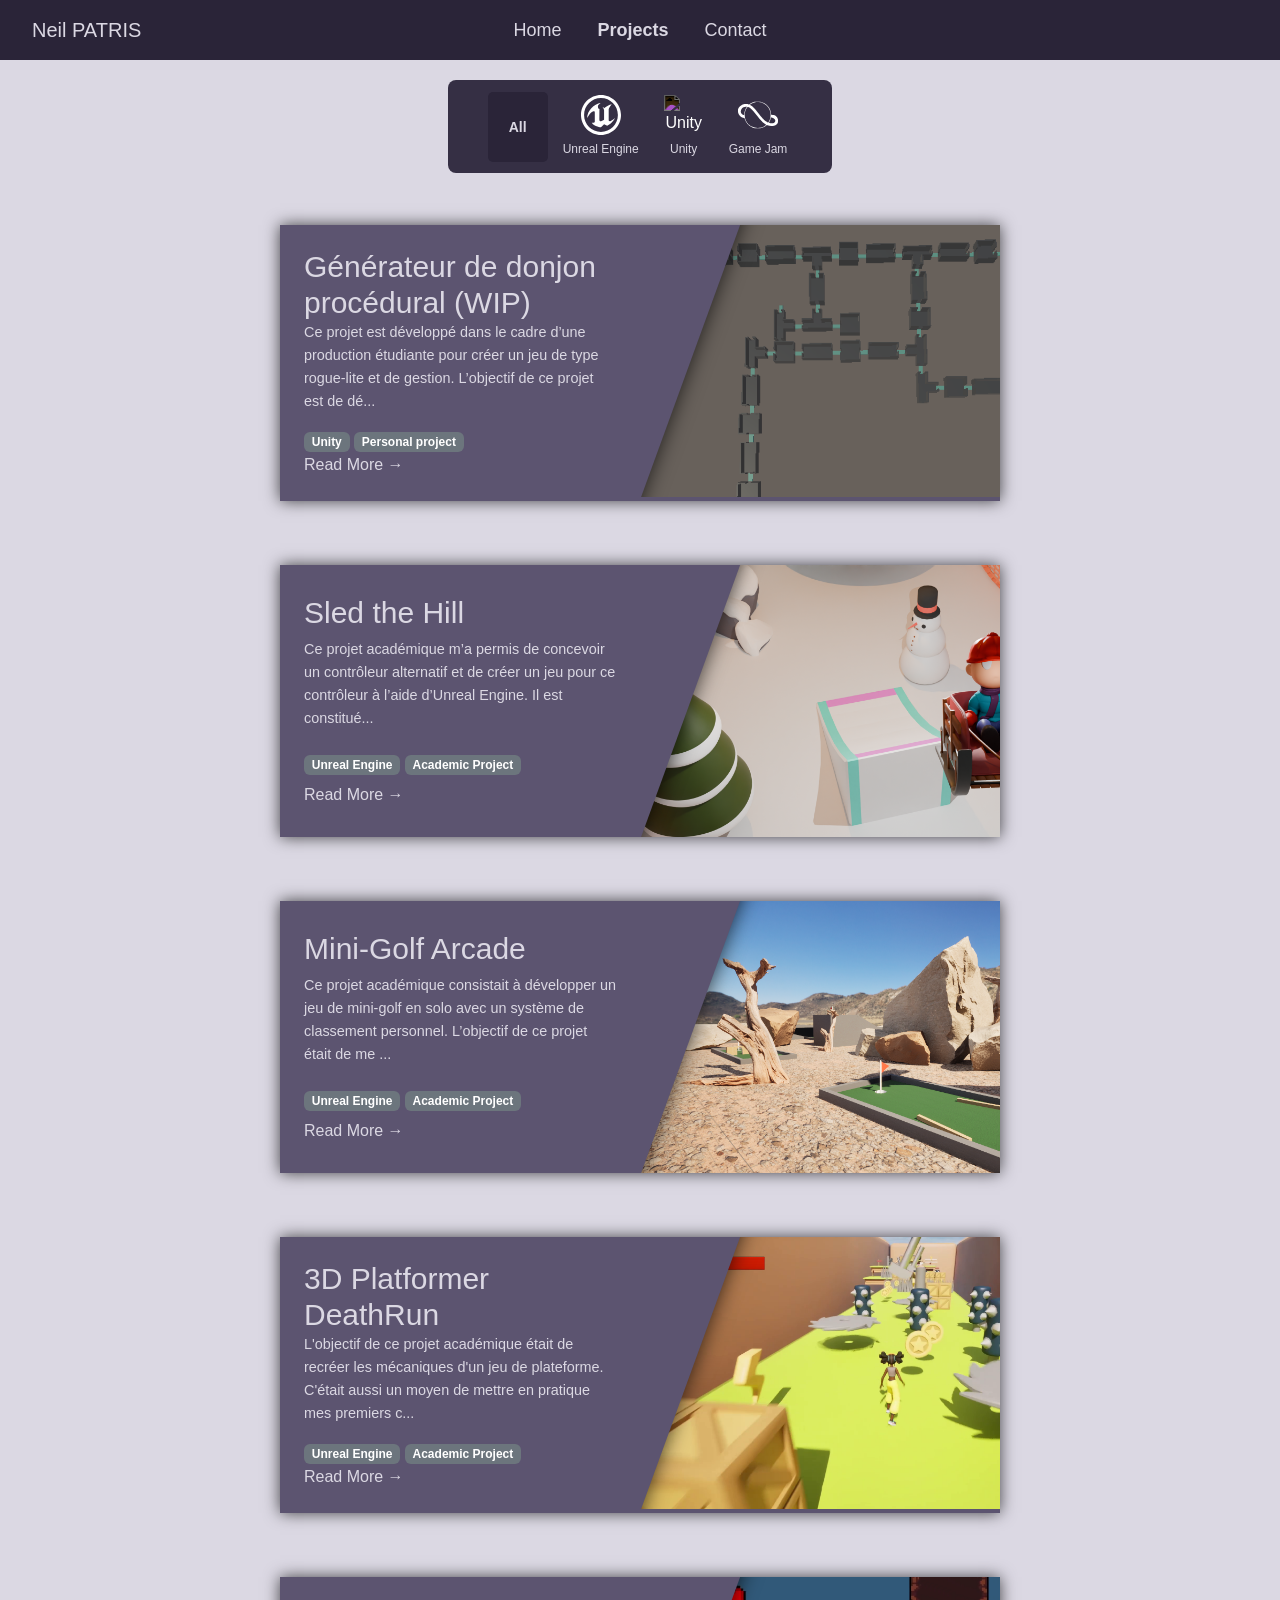
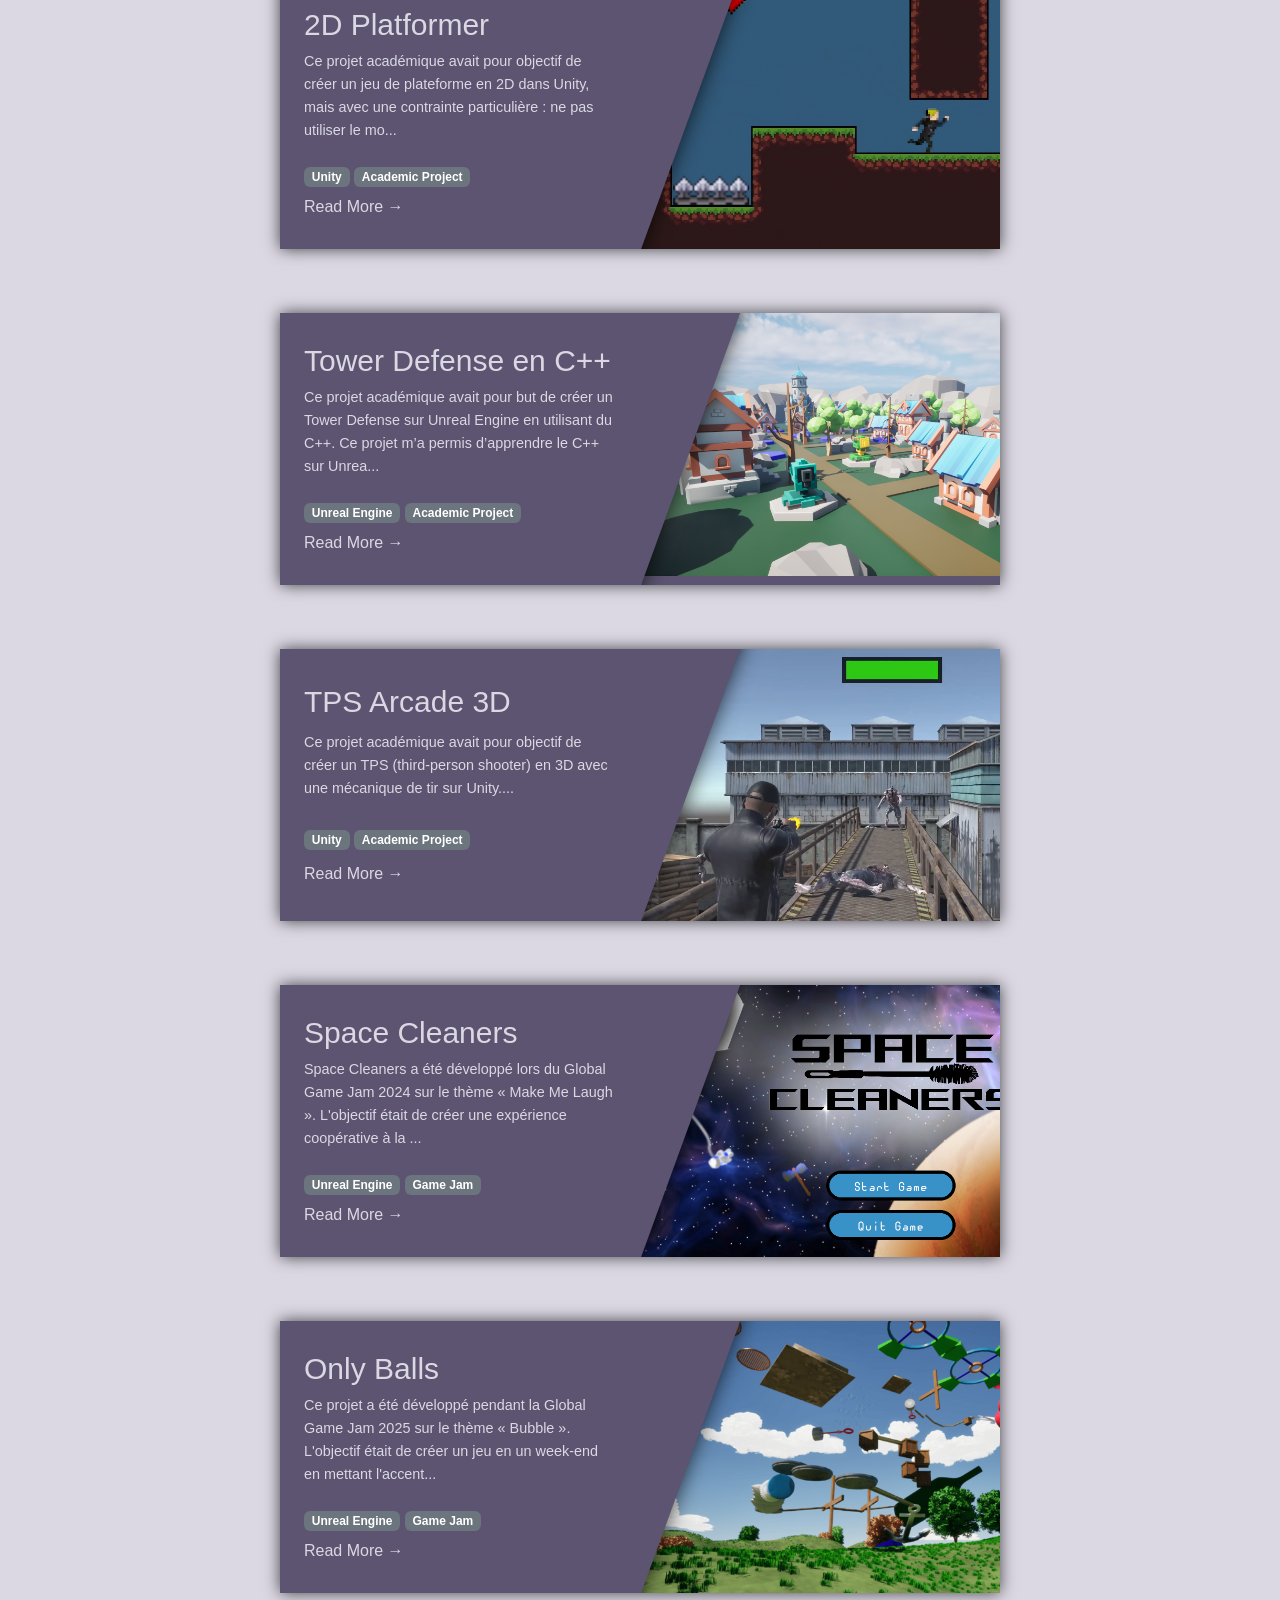
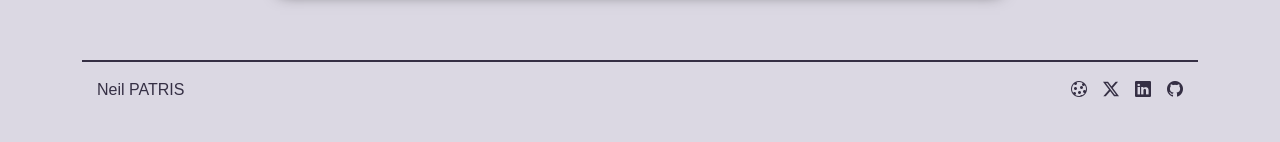
==== allprojects.html @ 4347a46e "website from local save" ====
<!DOCTYPE html>
<html lang="en">
<head>
  <meta charset="UTF-8">
  <meta name="viewport" content="width=device-width, initial-scale=1.0">
  <title>All Projects / Neil Portfolio</title>
  
  <link rel="icon" type="image/png" href="img/favicon.png">
  
  <link href="https://cdn.jsdelivr.net/npm/bootstrap@5.3.3/dist/css/bootstrap.min.css" rel="stylesheet" integrity="sha384-QWTKZyjpPEjISv5WaRU9OFeRpok6YctnYmDr5pNlyT2bRjXh0JMhjY6hW+ALEwIH" crossorigin="anonymous">
  <link rel="stylesheet" href="https://cdn.jsdelivr.net/npm/bootstrap-icons@1.11.3/font/bootstrap-icons.min.css">
  <script src="https://cdn.jsdelivr.net/npm/bootstrap@5.3.3/dist/js/bootstrap.bundle.min.js"></script>
  <link rel="stylesheet" href="./css/general.css"/>
  <link rel="stylesheet" href="./css/allprojects.css"/>

  <script src="https://code.jquery.com/jquery-3.7.1.min.js"></script>
  <script src="js/allprojects.js"></script>
  <script src="js/cookies.js"></script>
</head>
<body>
  <!--  NAVBAR  -->
  <nav class="navbar navbar-expand-lg custom-navbar">
    <div class="container-fluid">
        <a class="navbar-brand" href="#">Neil PATRIS</a>
        
        <!-- Bouton burger -->
        <button class="navbar-toggler" type="button" data-bs-toggle="collapse" data-bs-target="#navbarNav">
            <span class="navbar-toggler-icon"></span>
        </button>

        <!-- Menu de navigation -->
        <div class="collapse navbar-collapse" id="navbarNav">
            <ul class="navbar-nav mx-auto">
                <li class="nav-item"><a class="nav-link" href="index.html">Home</a></li>
                <li class="nav-item"><a class="nav-link active" href="allprojects.html">Projects</a></li>
                <li class="nav-item"><a class="nav-link" href="contact.html">Contact</a></li>
            </ul>
        </div>
    </div>
  </nav>

  <div class="filter-bar text-center">
    <button class="filter-btn active" data-filter="all">
        <span class="filter-text">All</span>
    </button>
    <button class="filter-btn" data-filter="Unreal Engine">
        <img src="img/unreal_engine_logo.svg" class="icon" alt="Unreal Engine Icon">
        <span class="filter-text">Unreal Engine</span>
    </button>
    <button class="filter-btn" data-filter="Unity">
        <img src="img/unity_logo.svg" class="icon" alt="Unity Icon">
        <span class="filter-text">Unity</span>
    </button>
    <button class="filter-btn" data-filter="Game Jam">
        <img src="img/ggj_Logo.svg" class="icon" alt="GGJ Icon">
        <span class="filter-text">Game Jam</span>
    </button>
  </div>

  <!--  MAIN  -->
  <main class="main">
  </main>  

  <!--  FOOTER  -->
  <div class="container contain-footer">
    <footer class="d-flex flex-wrap justify-content-between align-items-center py-3 my-4 border-top">
      <div class="col-md-4 d-flex align-items-center">
        <span class="my-auto text-body-secondary">Neil PATRIS</span>
      </div>
    
      <ul class="nav col-md-4 justify-content-end list-unstyled d-flex">
        <li class="ms-3">
            <a class="text-body-secondary manage-cookies" href="privacy-policy.html" title="Manage Cookies">
                <i class="bi bi-cookie"></i>
            </a>
        </li>
        <li class="ms-3"><a class="text-body-secondary" href="https://twitter.com/PatrisNeil" target="_blank"><i class="bi bi-twitter-x"></i></a></li>
        <li class="ms-3"><a class="text-body-secondary" href="https://www.linkedin.com/in/neil-patris-22a960195/" target="_blank"><i class="bi bi-linkedin"></i></a></li>
        <li class="ms-3"><a class="text-body-secondary" href="https://github.com/ColoNeil" target="_blank"><i class="bi bi-github"></i></a></li>
      </ul>
    </footer>
  </div>
  
</body>
</html>
---- css/general.css ----
:root {
    --first-color: #dbd8e3;
    --second-color: #5c5470;
    --third-color: #352f44;
    --fourth-color: #2a2438;
}

body {
    font-family: 'Montserrat', sans-serif;
    background-color: var(--first-color);
    margin: 0;
    padding: 0;
}

/* ==============================
                NAVBAR 
================================= */
.custom-navbar {
    background-color: var(--fourth-color);
    padding: 10px 20px;
}

.navbar .navbar-brand {
    color: var(--first-color) !important;
    font-size: 20px;
    white-space: nowrap;
}

.navbar .nav-link {
    color: var(--first-color) !important;
    font-size: 18px;
    margin: 0 10px;
    white-space: nowrap;
}

.navbar .navbar-toggler {
    border-color: var(--first-color) !important;
    border-radius: 4px;
}

.navbar-toggler-icon {
    background-image: url("data:image/svg+xml,%3csvg viewBox='0 0 30 30' xmlns='http://www.w3.org/2000/svg'%3e%3cpath stroke='rgb(255, 255, 255)' stroke-width='3' stroke-linecap='round' stroke-miterlimit='10' d='M4 7h22M4 15h22M4 23h22'/%3e%3c/svg%3e");
    background-repeat: no-repeat;
    background-position: center;
    background-size: contain;
}

@media screen and (min-width: 992px) {
    .navbar-nav {
        position: absolute;
        left: 50%;
        transform: translateX(-50%);
    }
}

@media screen and (max-width: 991px) {
    .navbar-collapse {
        display: flex;
        justify-content: center;
    }

    .navbar-nav {
        position: static;
        transform: none;
        flex-direction: column;
        align-items: center;
    }
}

.navbar .navbar-nav .nav-link:hover {
    outline: 1px solid var(--first-color);
}

.navbar .navbar-nav .active {
    font-weight: bold;
}

/* ==============================
                Cookies
================================= */
.cookie-banner {
    position: fixed;
    bottom: 0;
    width: 100%;
    background: var(--fourth-color);
    color: white;
    padding: 15px;
    text-align: center;
    display: flex;
    justify-content: space-between;
    align-items: center;
}

.cookie-banner div {
    display: flex;
    gap: 10px;
}

.cookie-banner button {
    padding: 8px 15px;
    border: none;
    cursor: pointer;
    font-weight: bold;
}

#accept-cookies {
    background-color: #4caf50;
    color: white;
}

#reject-cookies {
    background-color: #f44336;
    color: white;
}

#accept-cookies:hover,
#reject-cookies:hover {
    opacity: 0.8;
}

/* ==============================
                Footer 
================================= */
.contain-footer {
    margin-top: 35px;
}

.contain-footer footer {
    border-top: 2px solid var(--third-color) !important;
    padding: 15px;
    text-align: center;
}

.contain-footer footer .text-body-secondary,
.contain-footer footer .bi {
    color: var(--third-color) !important;
}

/* ==============================
      RESPONSIVE ADJUSTMENTS 
================================= */
@media screen and (max-width: 992px) {
    .custom-navbar {
        padding: 10px;
    }

    .navbar-toggler {
        display: block;
        border: 1px solid var(--first-color);
        background: none;
    }

    .navbar-collapse {
        display: none;
        width: 100%;
        background: var(--fourth-color);
        text-align: center;
        padding: 10px 0;
    }

    .navbar-collapse.show {
        display: block !important;
    }

    .navbar-nav {
        flex-direction: column;
    }

    .nav-link {
        padding: 10px;
        font-size: 18px;
    }
}
---- css/allprojects.css ----
/* ==============================
              Filter Bar 
================================= */
.filter-bar {
  display: flex;
  justify-content: center;
  gap: 10px;
  padding: 10px;
  background-color: var(--third-color);
  width: 30%;
  margin: 20px auto;
  border-radius: 8px;
  align-items: center;
}

.filter-btn {
  background: none;
  border: none;
  cursor: pointer;
  padding: 5px;
  display: flex;
  flex-direction: column;
  align-items: center;
  justify-content: center;
  text-align: center;
  min-width: 60px;
}

.filter-btn img {
  width: 40px;
  height: 40px;
  filter: invert(1);
  pointer-events: none;
}

.filter-btn:focus,
.filter-btn:active {
  outline: none;
}

.filter-text {
  font-size: 12px;
  color: var(--first-color);
  margin-top: 5px;
}

.filter-btn:hover object {
  transform: scale(1.2);
}

.filter-btn[data-filter="all"] {
  background-color: var(--second-color);
  padding: 10px;
  border-radius: 5px;
  width: 50px;
  height: 70px;
  display: flex;
  align-items: center;
  justify-content: center;
}

.filter-btn[data-filter="all"] .filter-text {
  margin: 0;
  font-size: 14px;
  font-weight: bold;
  color: var(--first-color);
  line-height: 1;
}

.filter-btn.active {
  background-color: var(--fourth-color);
  border-radius: 5px;
  padding: 5px;
}

/* ==============================
                Main 
================================= */
.main {
  display: flex;
  margin: 0;
  font-family: Helvetica, sans-serif;
  justify-content: center;
  align-items: center;
  flex-direction: column;
  opacity: 1;
  transition: opacity 0.3s ease-in-out;
}

.main.loading {
  opacity: 0.3;
}

.skewed p, small {
  color: var(--first-color);
}

.skewed p {
  font-size: 0.9em;
  line-height: 23px;
}

.skewed h1 {
  margin: 0;
  color: var(--first-color);
  font-size: 30px;
}

.skewed {
  width: 45em;
  display: flex;
  background: var(--second-color);
  margin: 2em 0;
  box-shadow: 0 0 15px rgb(0, 0, 0, 0.7);
}

.skewed .text {
  padding: 1.5em;
  width: 50%;
  display: flex;
  justify-content: space-evenly;
  align-items: flex-start;
  flex-direction: column;
}

.skewed a {
  color: var(--first-color);
  text-decoration: none;
}

.skewed .image {
  width: 50%;
  height: 17em;
  position: relative;
  overflow: hidden;
}

.skewed .image::before {
  content: '';
  position: absolute;
  left: -6.1em;
  top: 50%;
  transform: translateY(-50%) rotate(20deg);
  background: var(--second-color);
  width: 40%;
  height: 140%;
  box-shadow: 0 0 20px rgb(0, 0, 0, 0.7);
}

.skewed-left .image::before {
  transform: translateY(-50%) rotate(-20deg);
  left: initial;
  right: -6.1em;
}

.skewed img {
  width: 140%;
}

/* ==============================
       Responsive Design 
================================= */

@media screen and (max-width: 1200px) {
  .skewed {
      width: 80%;
  }
  
}

@media screen and (max-width: 768px) {
  .filter-bar {
      width: 40%;
      flex-wrap: wrap;
      gap: 5px;
  }

  .filter-btn {
      min-width: 45px;
      font-size: 10px;
  }

  .skewed {
      width: 70%;
      margin: 1em 0;
      flex-direction: column;
      align-items: center;
      text-align: center;
  }

  .skewed h1 {
      font-size: 24px;
  }

  .skewed p {
      font-size: 0.8em;
  }

  .skewed .image {
      height: auto;
      width: 100%;
  }

  .skewed .text {
    width: 100%;
  }

  .skewed .image::before {
      display: none;
  }

  .skewed .image img {
    width: 100%;
  }

  .navbar-nav {
      flex-direction: column;
      text-align: center;
  }
}

@media screen and (max-width: 480px) {
  .filter-bar {
      flex-direction: column;
      width: 40%;
      padding: 5px;
  }

  .filter-btn {
      width: 100%;
      padding: 8px;
  }

  .skewed {
      width: 70%;
      padding: 10px;
  }

  .skewed .text {
      padding: 1em;
  }

  .skewed h1 {
      font-size: 20px;
  }

  .skewed p {
      font-size: 0.75em;
  }
}
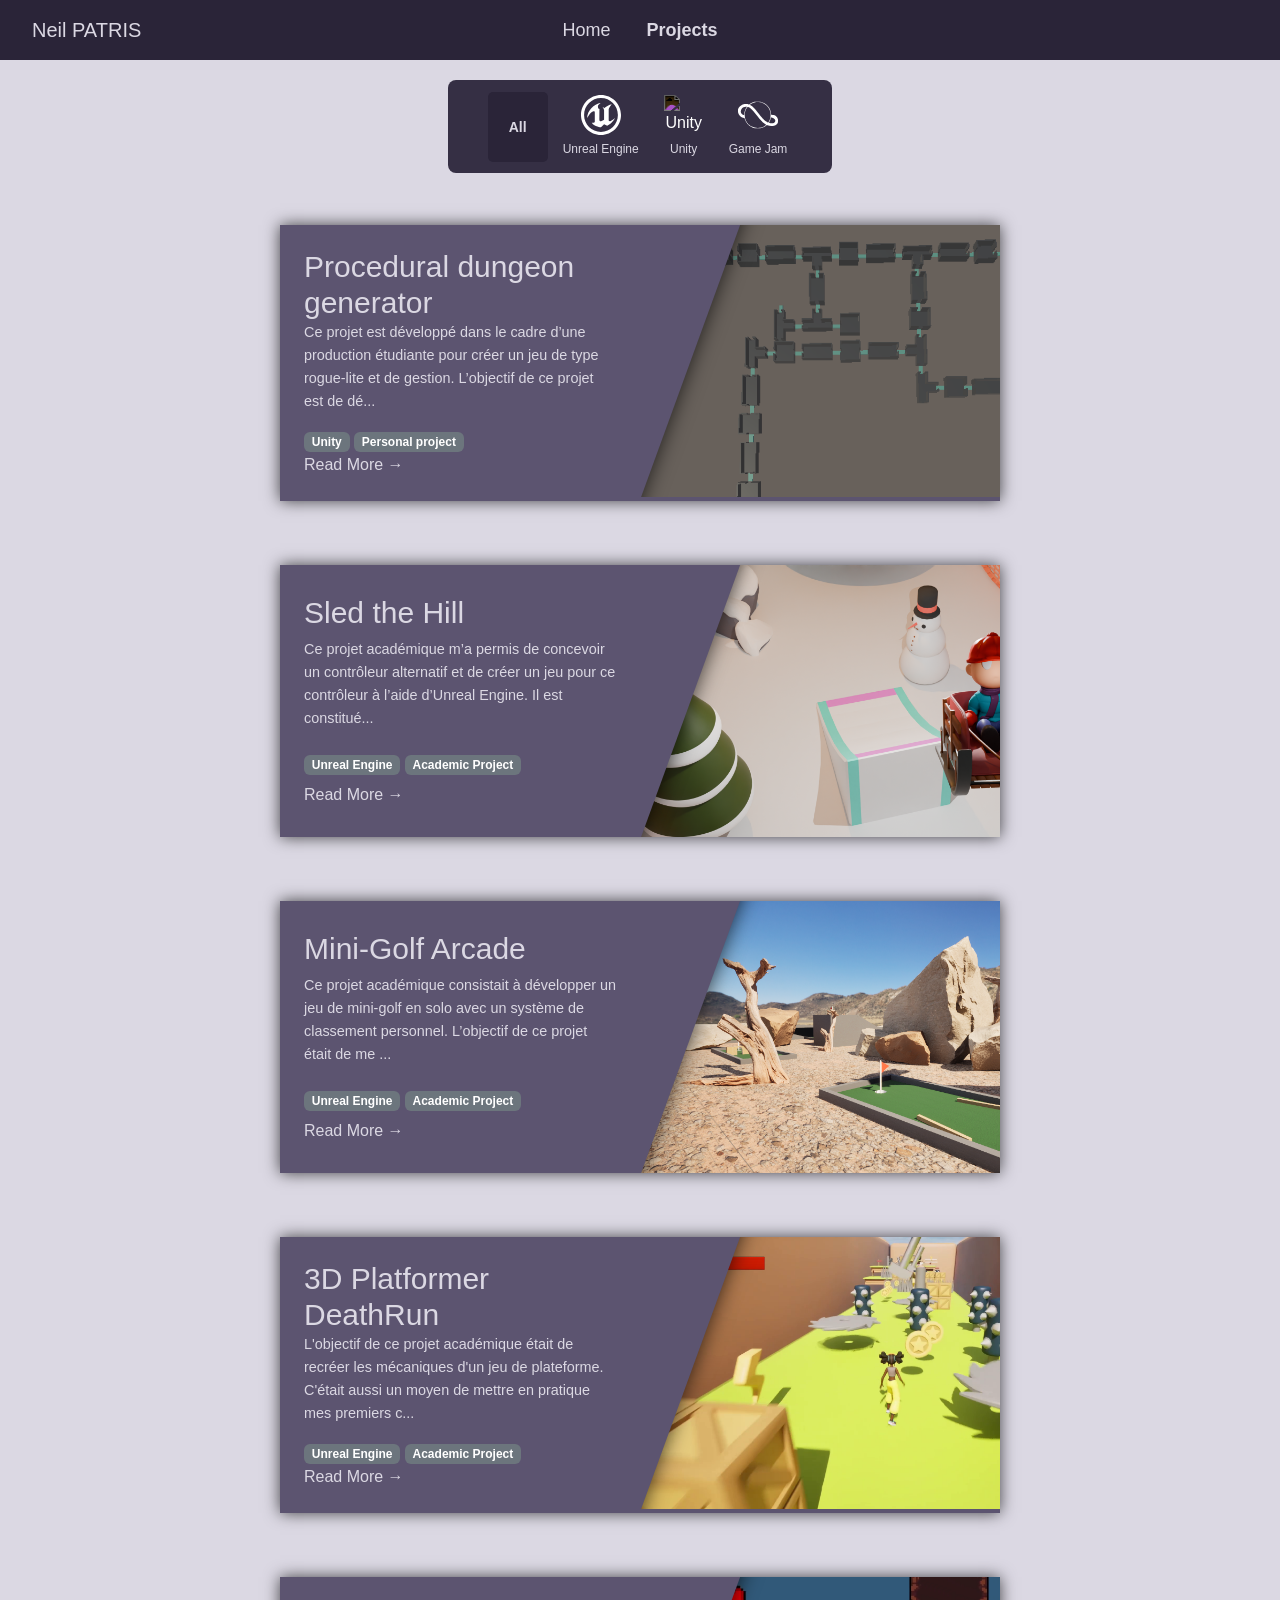
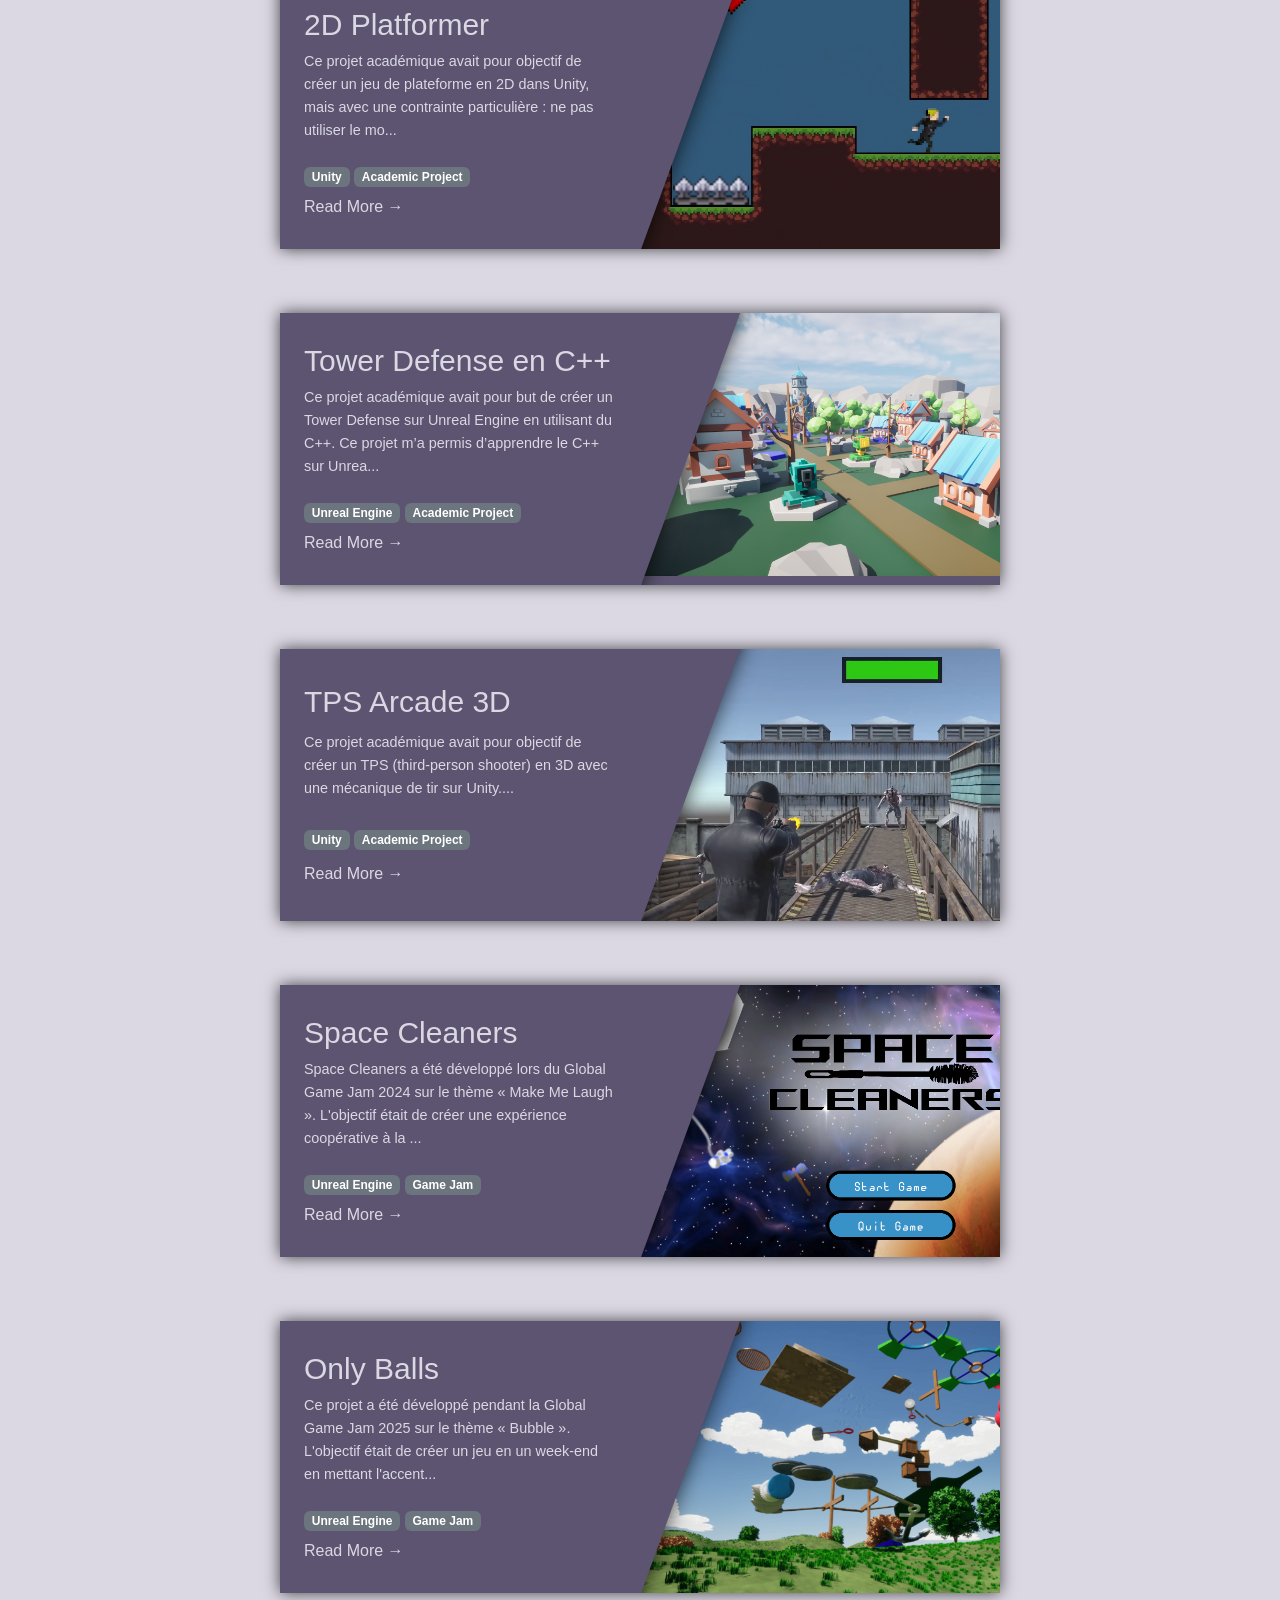
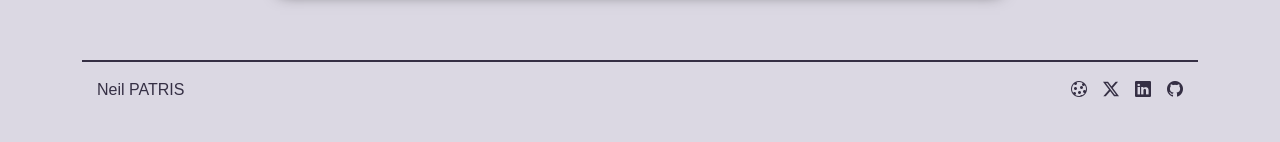
==== commit 56072431: "Contact page delete and put it in index" ====
--- a/allprojects.html
+++ b/allprojects.html
@@ -33,7 +33,6 @@
             <ul class="navbar-nav mx-auto">
                 <li class="nav-item"><a class="nav-link" href="index.html">Home</a></li>
                 <li class="nav-item"><a class="nav-link active" href="allprojects.html">Projects</a></li>
-                <li class="nav-item"><a class="nav-link" href="contact.html">Contact</a></li>
             </ul>
         </div>
     </div>
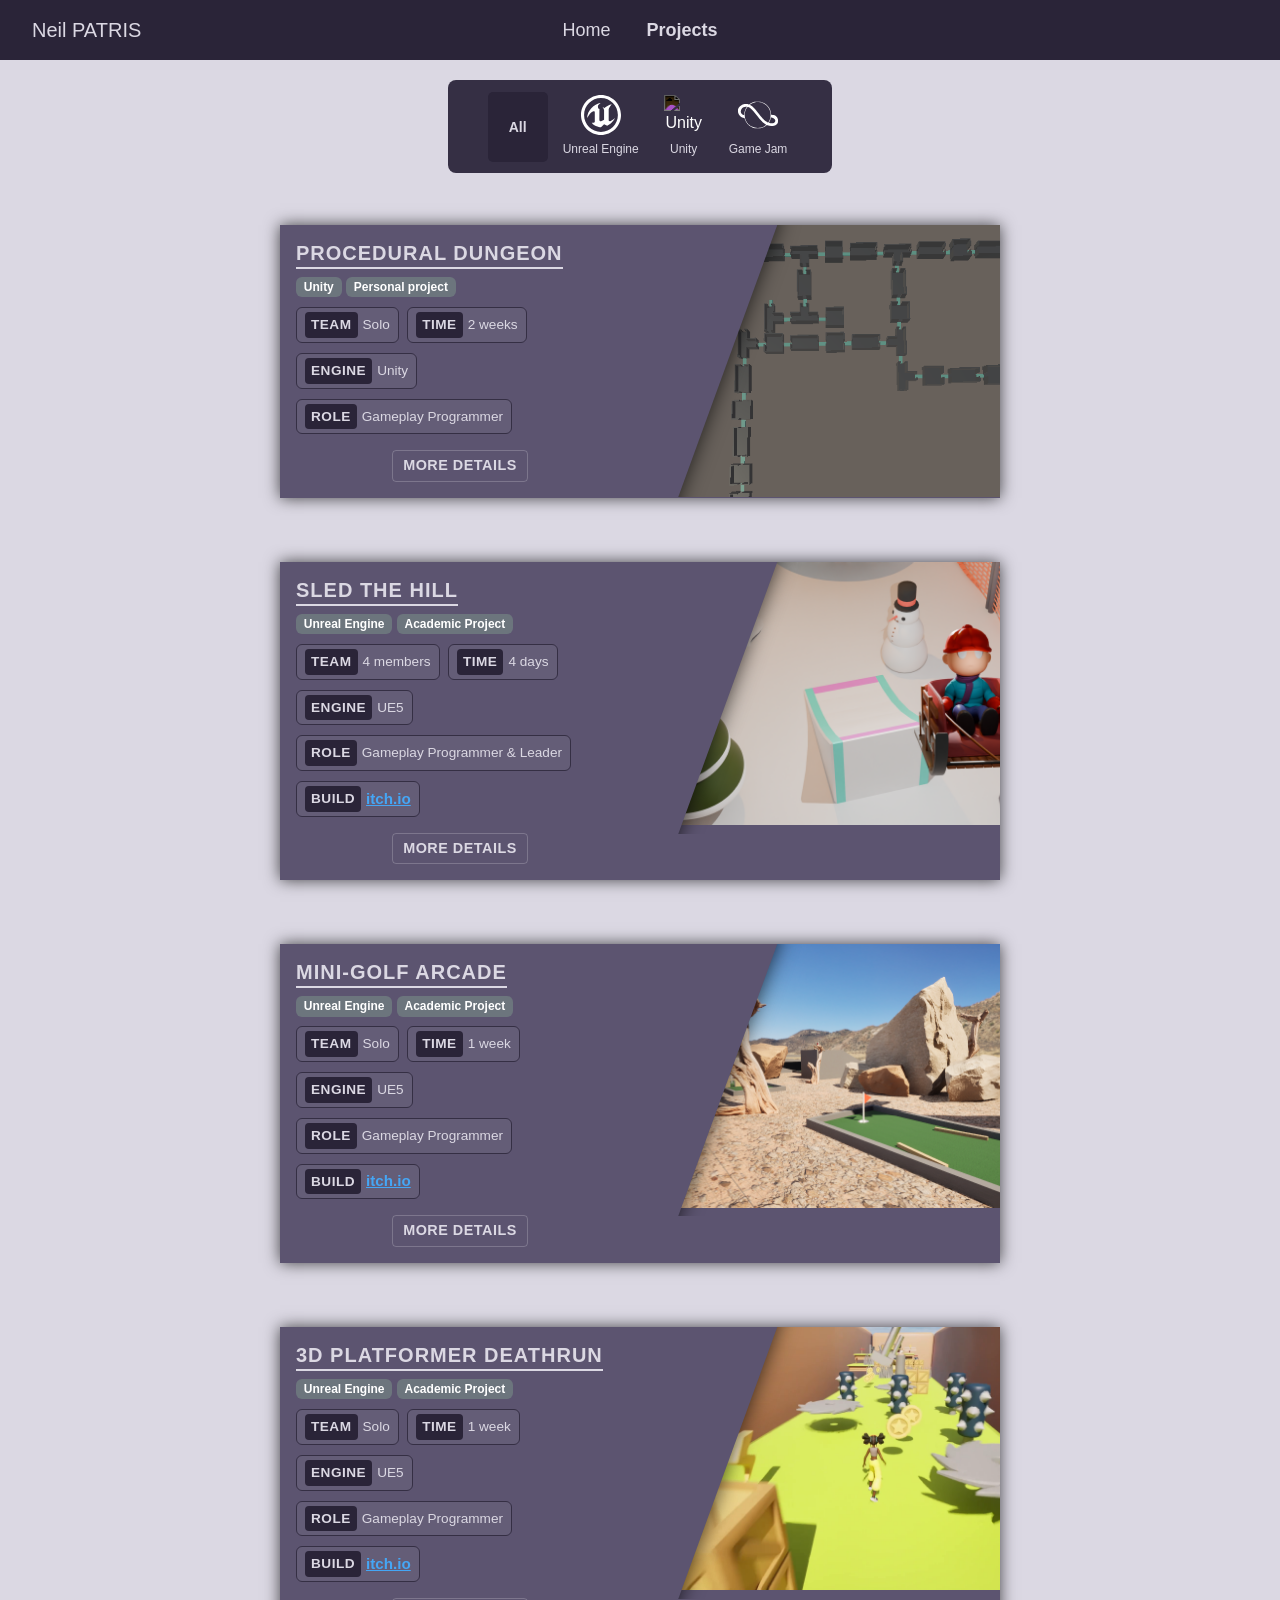
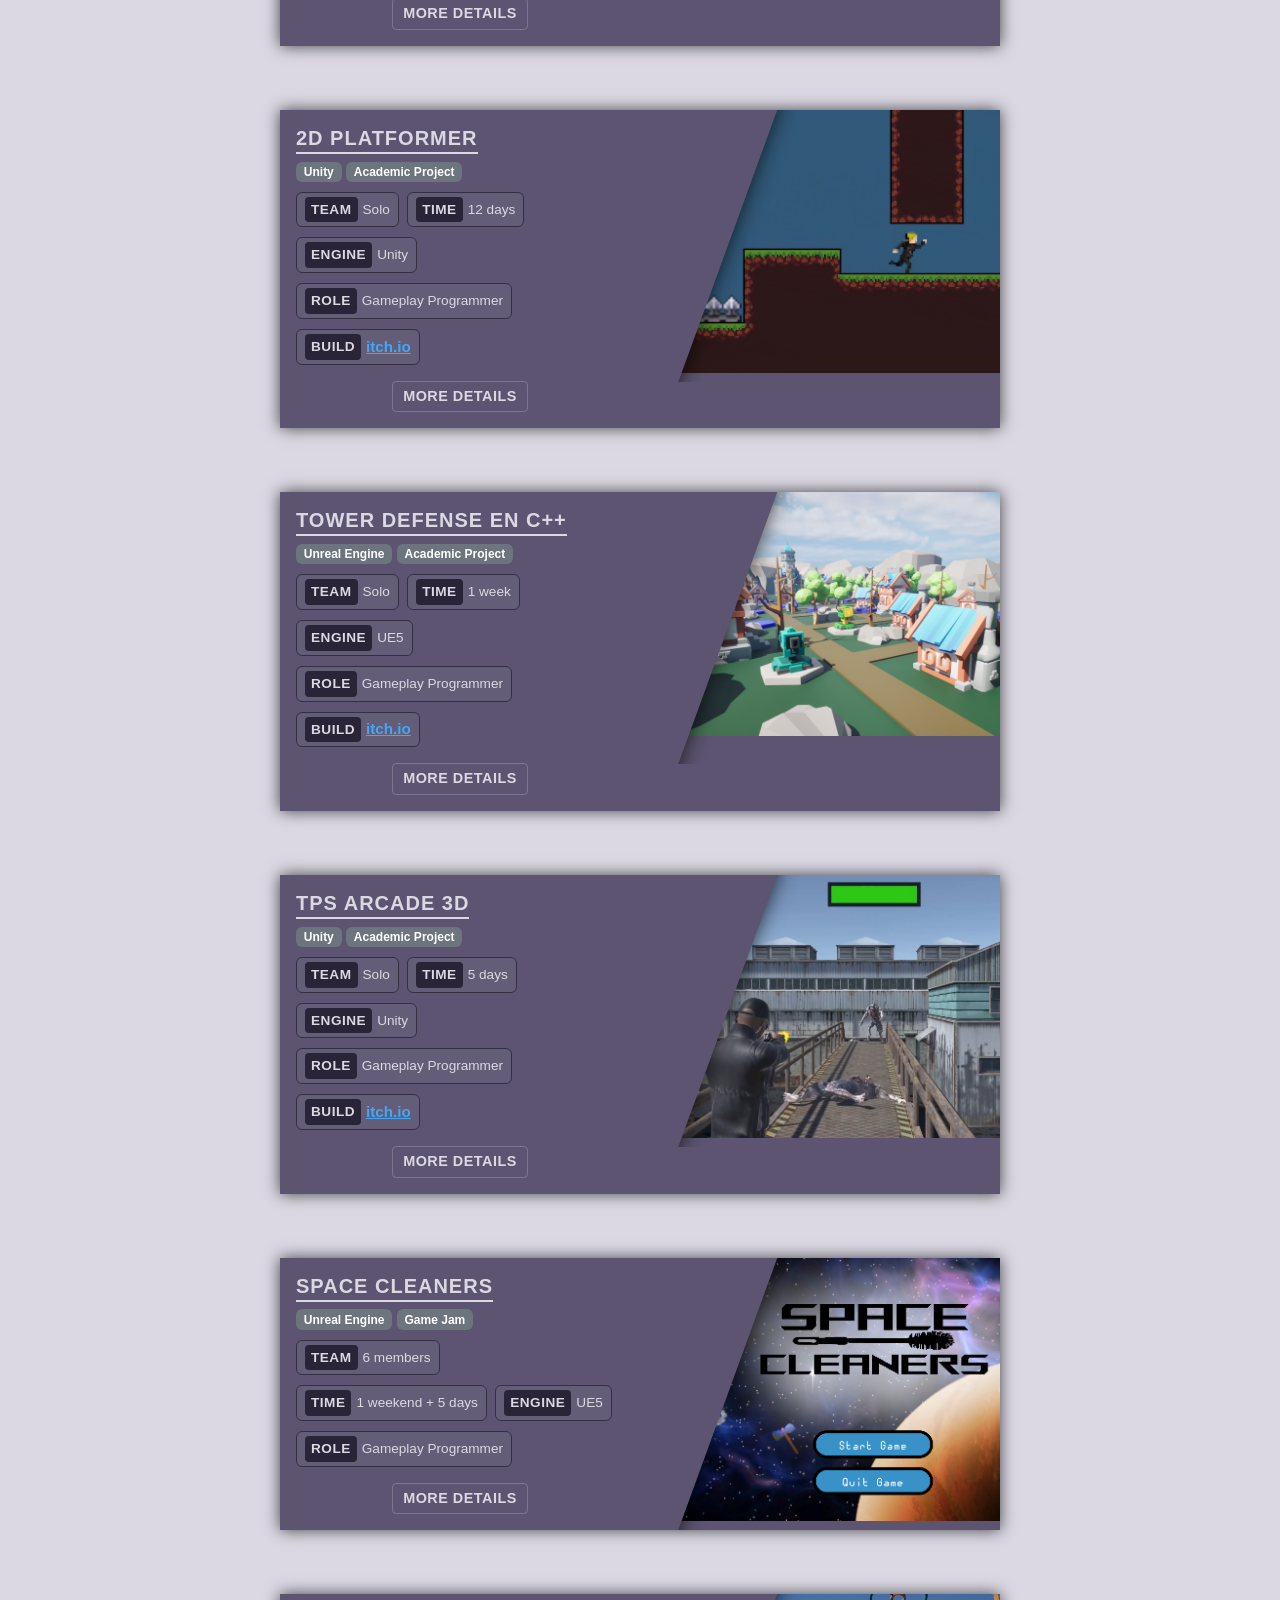
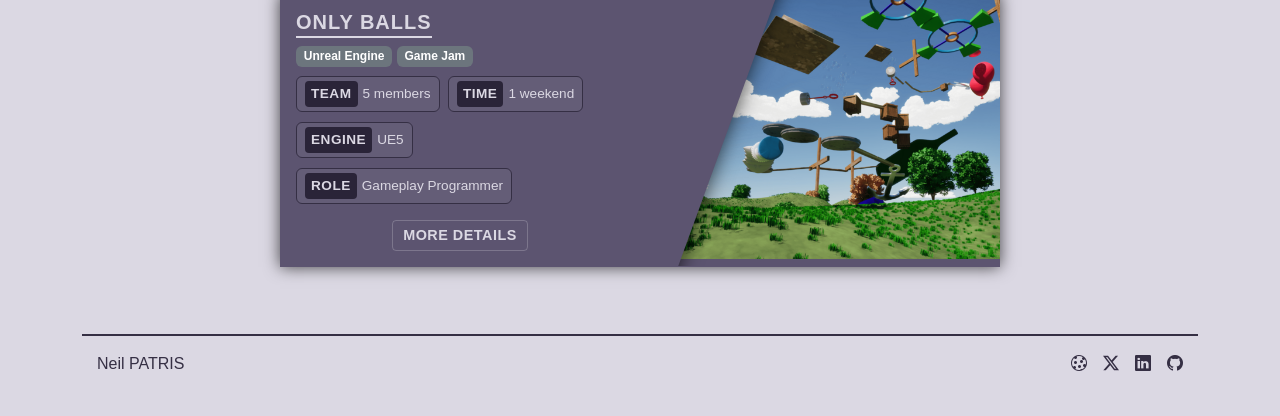
==== commit 12bcdc4c: "allprojets update with id card" ====
--- a/allprojects.html
+++ b/allprojects.html
@@ -21,7 +21,7 @@
   <!--  NAVBAR  -->
   <nav class="navbar navbar-expand-lg custom-navbar">
     <div class="container-fluid">
-        <a class="navbar-brand" href="#">Neil PATRIS</a>
+        <a class="navbar-brand" href="index.html">Neil PATRIS</a>
         
         <!-- Bouton burger -->
         <button class="navbar-toggler" type="button" data-bs-toggle="collapse" data-bs-target="#navbarNav">
--- a/css/allprojects.css
+++ b/css/allprojects.css
@@ -95,15 +95,17 @@
   color: var(--first-color);
 }
 
-.skewed p {
-  font-size: 0.9em;
-  line-height: 23px;
-}
-
 .skewed h1 {
   margin: 0;
-  color: var(--first-color);
-  font-size: 30px;
+  padding-bottom: 2px;
+  margin-bottom: 5px;
+  color: var(--first-color);
+  font-size: 20px;
+  font-weight: bold;
+  text-transform: uppercase;
+  letter-spacing: 1px;
+  border-bottom: 2px solid var(--first-color);
+  width: fit-content;
 }
 
 .skewed {
@@ -115,7 +117,7 @@
 }
 
 .skewed .text {
-  padding: 1.5em;
+  padding: 1em;
   width: 50%;
   display: flex;
   justify-content: space-evenly;
@@ -142,19 +144,81 @@
   top: 50%;
   transform: translateY(-50%) rotate(20deg);
   background: var(--second-color);
-  width: 40%;
+  width: 50%;
   height: 140%;
   box-shadow: 0 0 20px rgb(0, 0, 0, 0.7);
 }
 
-.skewed-left .image::before {
-  transform: translateY(-50%) rotate(-20deg);
-  left: initial;
-  right: -6.1em;
-}
-
 .skewed img {
-  width: 140%;
+  width: 130%;
+}
+
+.project-identity {
+  margin-top: 5px;
+  line-height: 1.6;
+}
+
+.info-box {
+  display: inline-flex;
+  align-items: center;
+  background-color: rgba(255, 255, 255, 0.05);
+  border: 1px solid var(--third-color);
+  padding: 4px 8px;
+  margin: 4px 4px 6px 0;
+  border-radius: 6px;
+  color: var(--first-color);
+}
+
+.label-info {
+  font-weight: bold;
+  text-transform: uppercase;
+  font-size: 0.85em;
+  letter-spacing: 0.5px;
+  color: var(--first-color);
+  background-color: var(--fourth-color);
+  padding: 2px 6px;
+  border-radius: 4px;
+  margin-right: 5px;
+} 
+
+.info-value {
+  font-weight: 500;
+  font-size: 0.85em;
+  color: var(--first-color);
+}
+
+.game-build-link {
+  color: #45a6f5 !important;
+  font-weight: bold;
+  font-size: 0.95em;
+  text-decoration: underline !important;
+  transition: color 0.3s ease, text-decoration 0.3s ease;
+}
+
+.game-build-link:hover {
+  color: #0b7dda !important;
+  text-decoration: underline;
+}
+
+.read-more-text {
+  display: inline-block;
+  text-align: center;
+  align-self: center;
+  margin-top: 10px;
+  padding: 4px 10px;
+  font-weight: bold;
+  font-size: 0.9em;
+  color: var(--first-color);
+  text-transform: uppercase;
+  letter-spacing: 0.5px;
+  border: 1px solid rgba(255, 255, 255, 0.2);
+  border-radius: 4px;
+  transition: color 0.3s ease, border-color 0.3s ease;
+}
+
+.read-more-text:hover {
+  text-decoration: underline !important;
+  background-color: var(--fourth-color);
 }
 
 /* ==============================
@@ -247,4 +311,5 @@
   .skewed p {
       font-size: 0.75em;
   }
-}+}
+
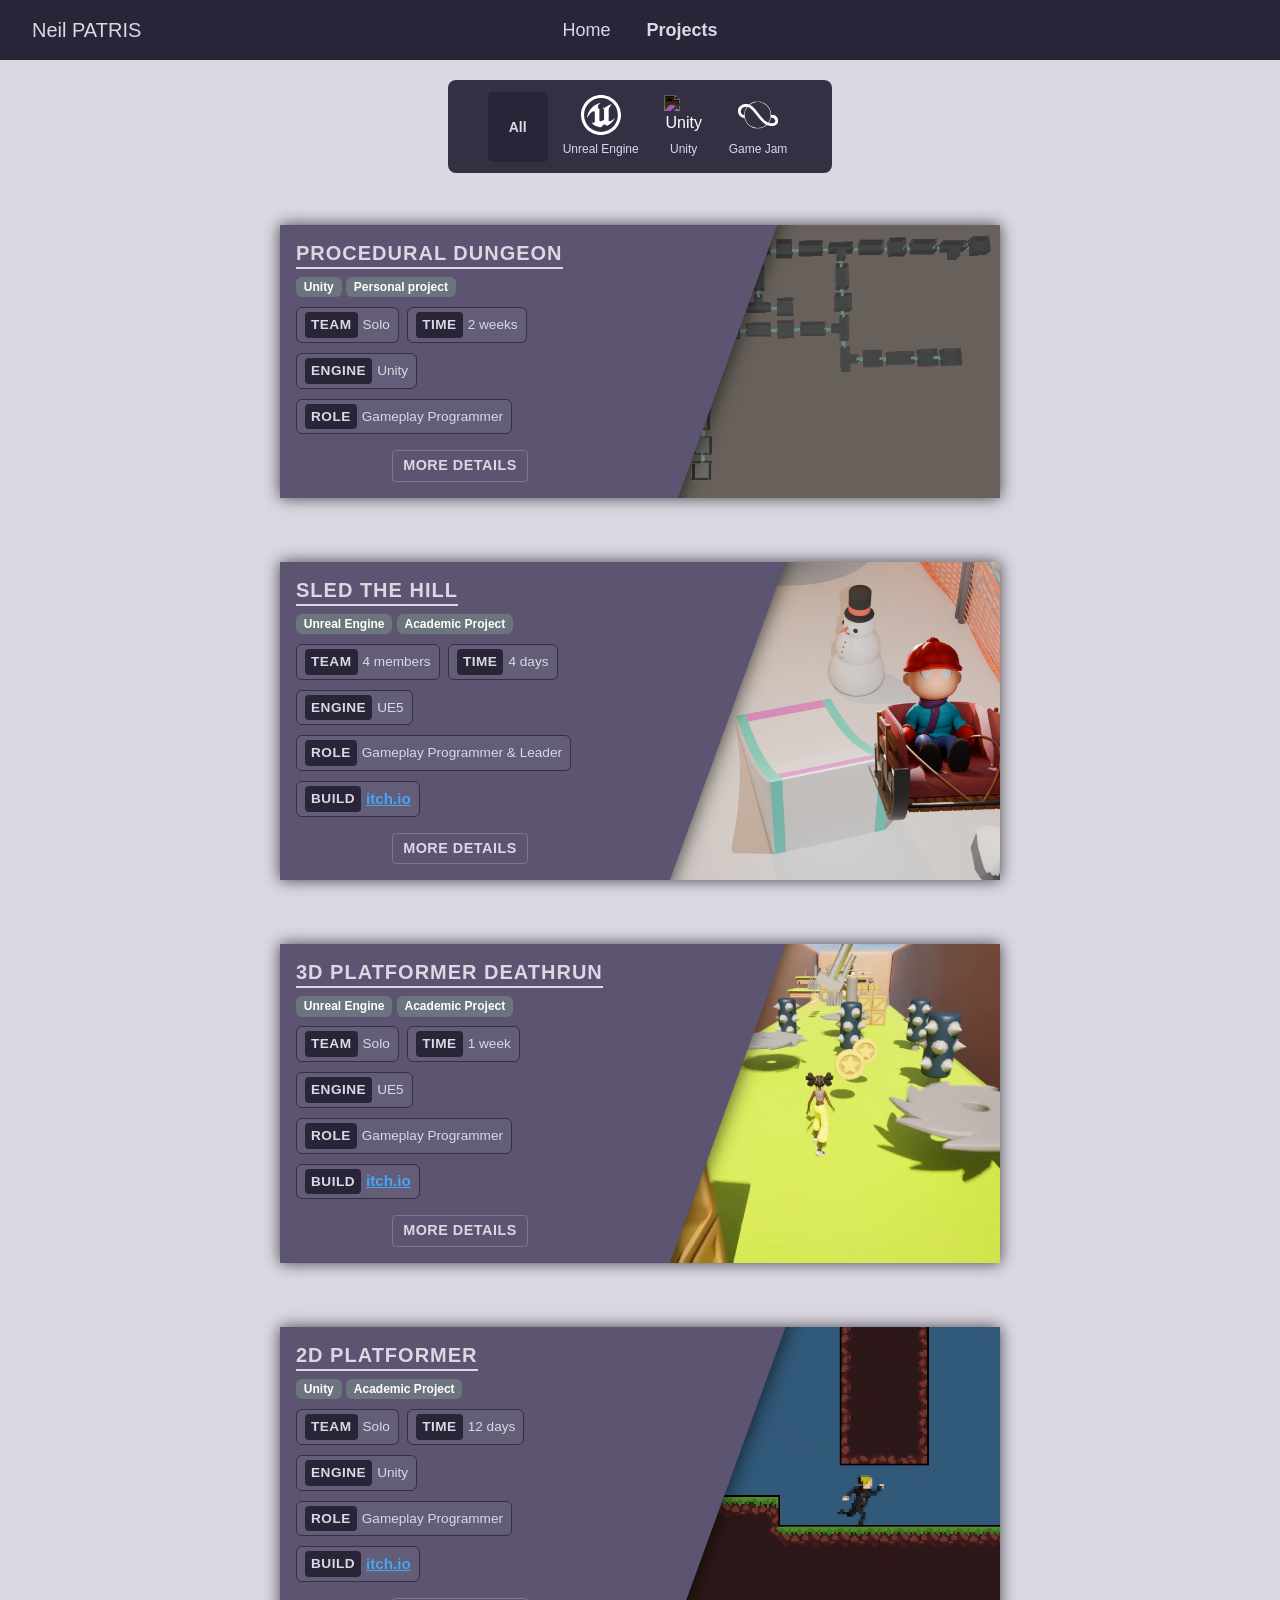
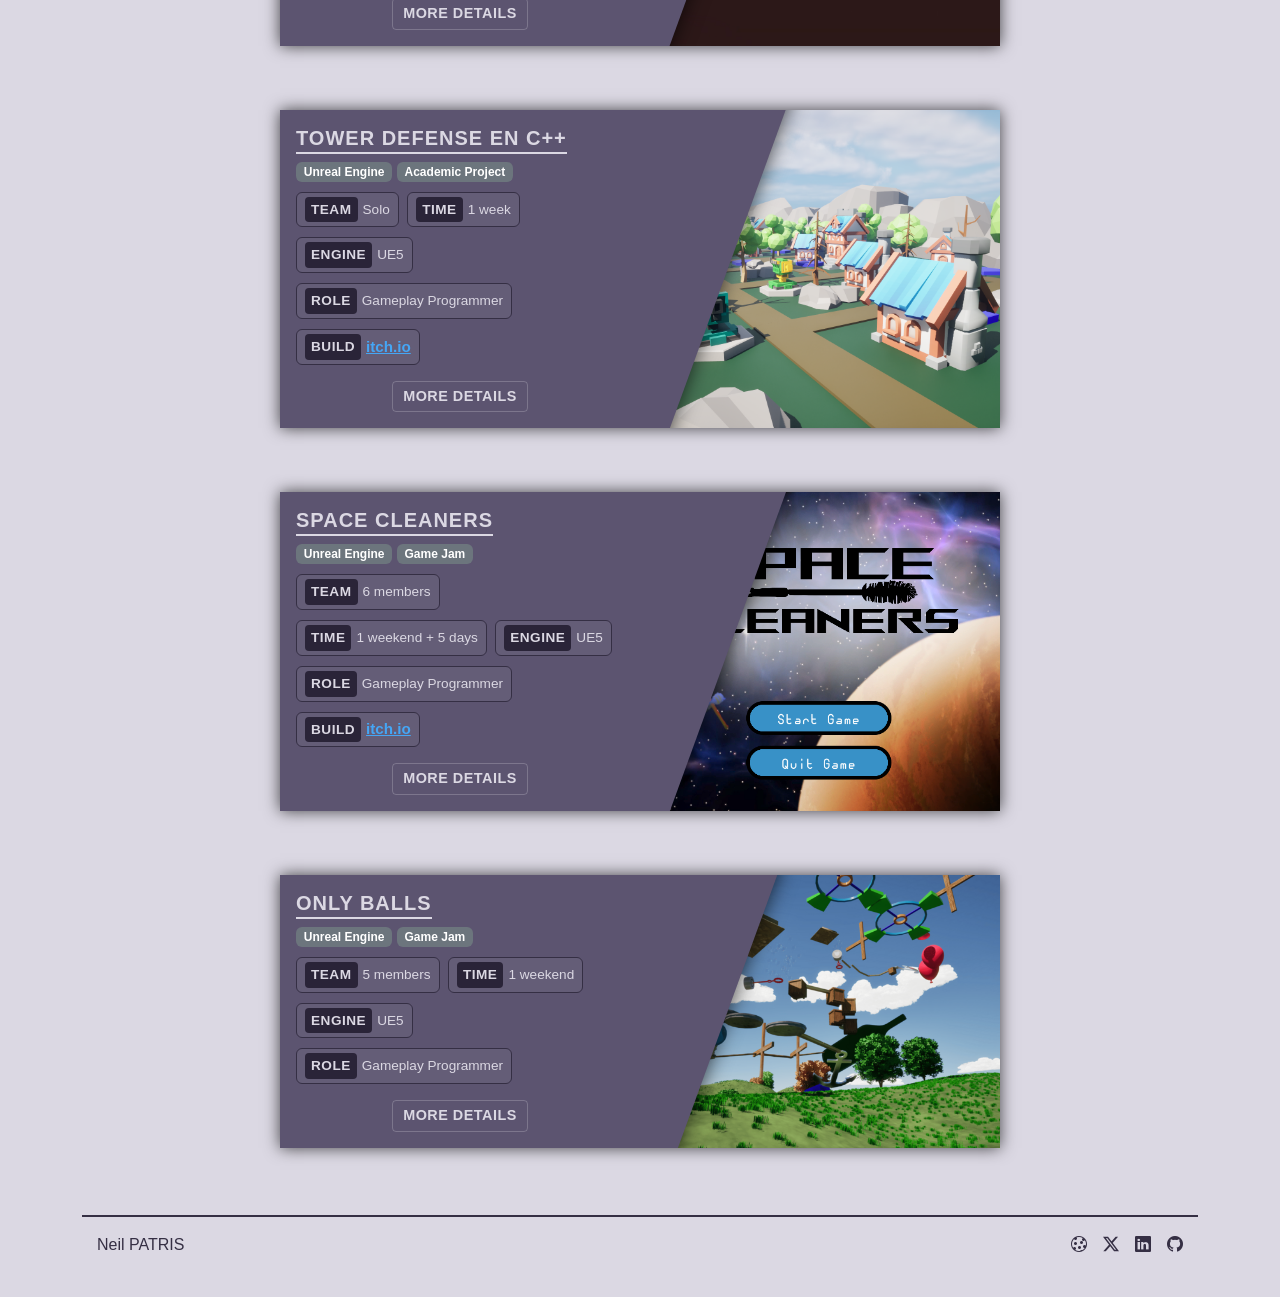
==== commit 2dd2eae3: "projects Display changement" ====
--- a/allprojects.html
+++ b/allprojects.html
@@ -79,6 +79,15 @@
       </ul>
     </footer>
   </div>
-  
+  <!-- MODAL PROJET -->
+  <div id="project-modal" class="project-modal" style="display: none;">
+    <div class="project-modal-backdrop"></div>
+    <div class="project-modal-content">
+      <button class="project-modal-close" aria-label="Close modal">&times;</button>
+      <div id="project-modal-body">
+      </div>
+    </div>
+  </div>
+
 </body>
 </html>
--- a/css/allprojects.css
+++ b/css/allprojects.css
@@ -132,9 +132,22 @@
 
 .skewed .image {
   width: 50%;
-  height: 17em;
+  aspect-ratio: 16/9;
   position: relative;
   overflow: hidden;
+  display: flex;
+}
+
+.skewed .image > div {
+  width: 100%;
+  height: 100%;
+}
+
+.skewed .image img {
+  width: 100%;
+  height: 100%;
+  object-fit: cover;
+  display: block;
 }
 
 .skewed .image::before {
@@ -149,10 +162,6 @@
   box-shadow: 0 0 20px rgb(0, 0, 0, 0.7);
 }
 
-.skewed img {
-  width: 130%;
-}
-
 .project-identity {
   margin-top: 5px;
   line-height: 1.6;
@@ -222,6 +231,137 @@
 }
 
 /* ==============================
+                Modal project
+================================= */
+.project-modal {
+  position: fixed;
+  top: 0;
+  left: 0;
+  z-index: 10000;
+  width: 100vw;
+  height: 100vh;
+  display: flex;
+  align-items: center;
+  justify-content: center;
+}
+
+.project-modal-backdrop {
+  position: absolute;
+  width: 100%;
+  height: 100%;
+  background-color: rgba(10, 10, 10, 0.8);
+  backdrop-filter: blur(3px);
+}
+
+.project-modal-content {
+  position: relative;
+  width: 90%;
+  max-width: 1000px;
+  max-height: 90vh;
+  overflow-y: auto;
+  background: var(--fourth-color);
+  padding: 20px;
+  border-radius: 10px;
+  color: var(--first-color);
+  box-shadow: 0 10px 30px rgba(0, 0, 0, 0.5);
+  z-index: 10001;
+  animation: fadeIn 0.3s ease;
+}
+
+.project-modal-content .title {
+  font-size: 2rem;
+  font-weight: bold;
+  color: var(--first-color);
+  text-transform: uppercase;
+  text-align: center;
+  position: relative;
+  margin-bottom: 30px;
+}
+
+.project-modal-content .title::after {
+  content: "";
+  width: 80px;
+  height: 3px;
+  background: var(--second-color);
+  position: absolute;
+  left: 50%;
+  bottom: -8px;
+  transform: translateX(-50%);
+}
+
+.project-modal-content h3 {
+  font-size: 2rem;
+  font-weight: bold;
+  color: var(--first-color);
+  text-transform: uppercase;
+  position: relative;
+  margin-top: 30px;
+  margin-bottom: 20px;
+}
+
+.project-modal-content h3::after {
+  content: "";
+  width: 100px;
+  height: 4px;
+  background: var(--second-color);
+  position: absolute;
+  left: 0;
+  bottom: -10px;
+}
+
+.project-modal-content h4 {
+  font-size: 1.2rem;
+  font-weight: bold;
+  color: var(--second-color);
+  text-transform: capitalize;
+  margin-top: 15px;
+  border-left: 4px solid var(--second-color);
+  padding-left: 10px;
+}
+
+.project-modal-content ul {
+  list-style: none;
+  padding: 0;
+}
+
+.project-modal-content ul li {
+  background: var(--third-color);
+  color: var(--first-color);
+  padding: 5px;
+  border-radius: 4px;
+  margin-bottom: 5px;
+  display: flex;
+  justify-content: space-between;
+}
+
+.project-modal-content ul li strong {
+  text-transform: uppercase;
+  font-size: 0.9rem;
+  color: var(--first-color);
+}
+
+
+
+.project-modal-close {
+  position: absolute;
+  top: 15px;
+  right: 20px;
+  font-size: 2rem;
+  color: var(--first-color);
+  background: none;
+  border: none;
+  cursor: pointer;
+  z-index: 10002;
+}
+
+@keyframes fadeIn {
+  from { opacity: 0; transform: scale(0.98); }
+  to { opacity: 1; transform: scale(1); }
+}
+
+
+
+/* ==============================
        Responsive Design 
 ================================= */
 
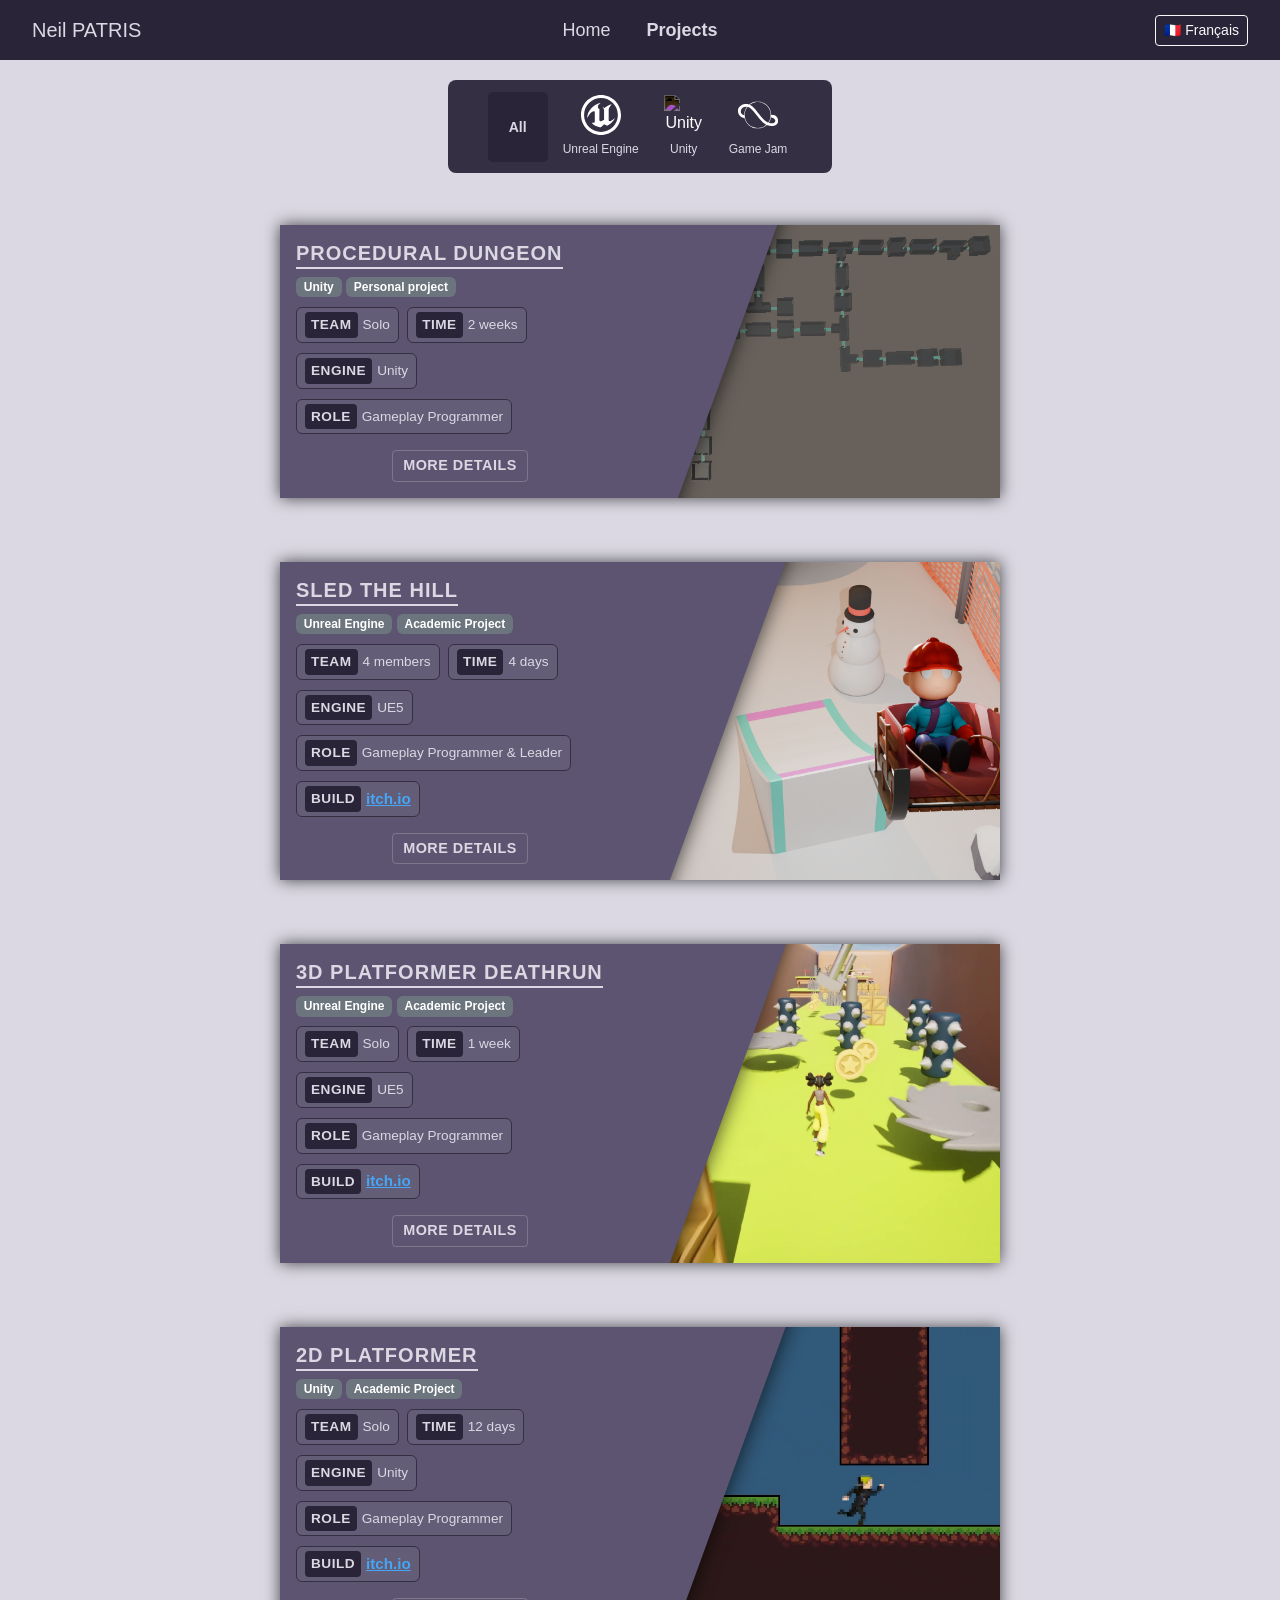
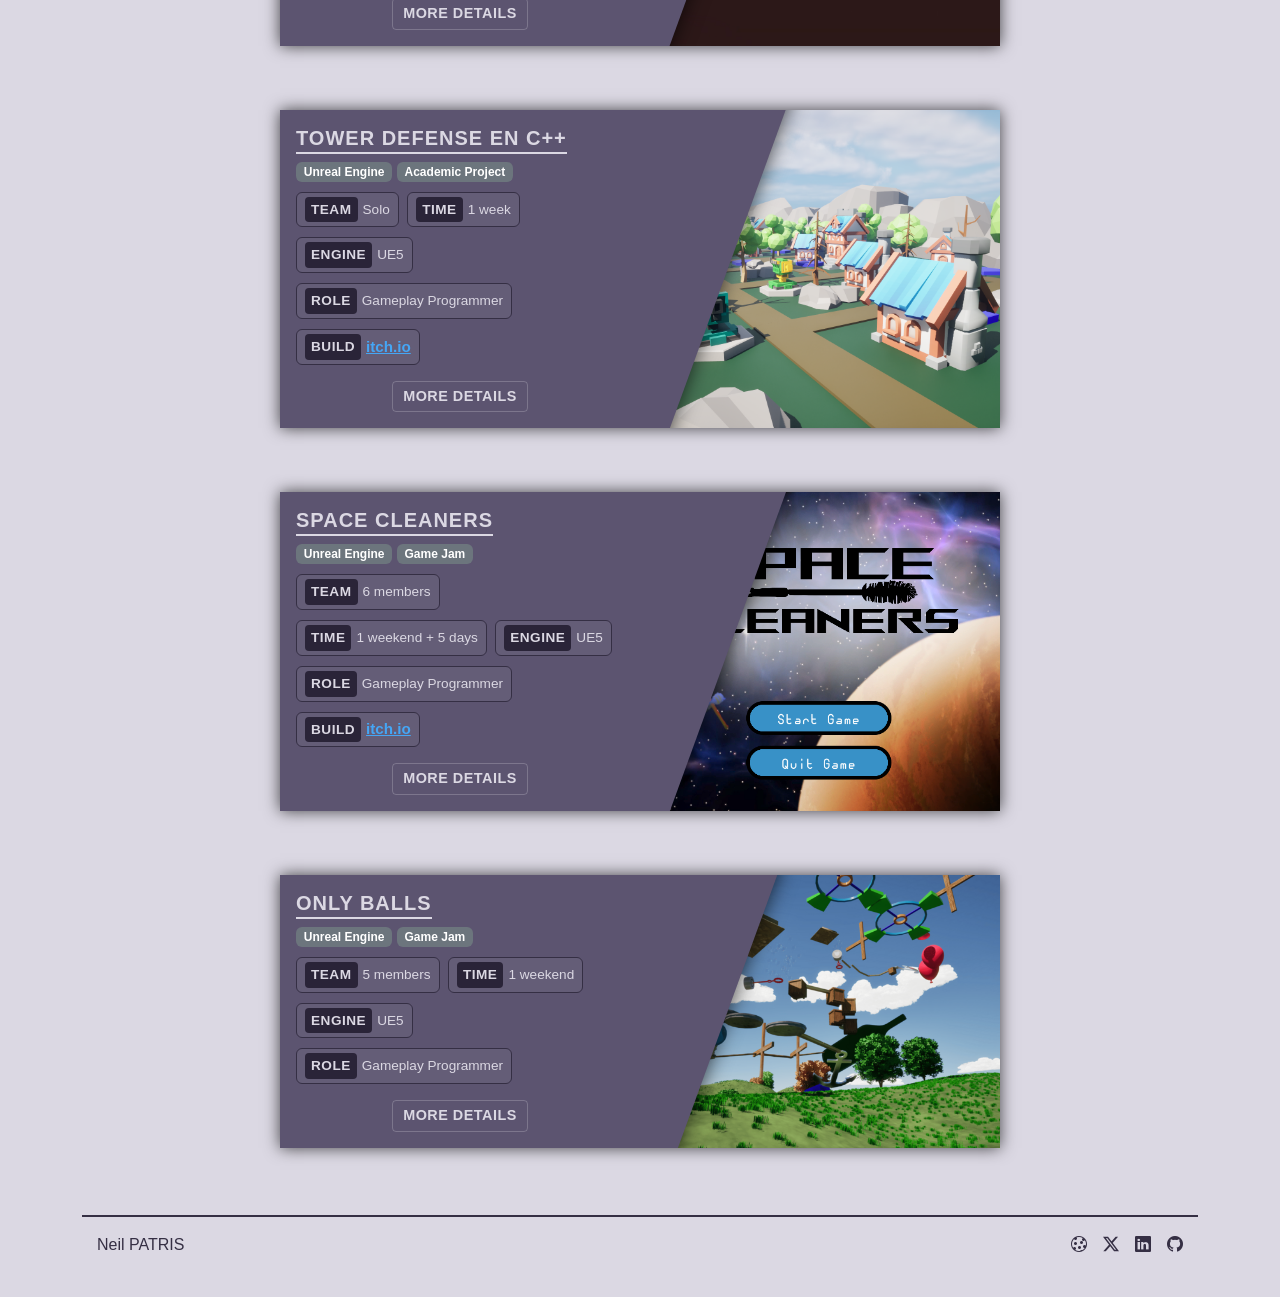
==== commit a8cf738e: "project version en and fr" ====
--- a/allprojects.html
+++ b/allprojects.html
@@ -14,6 +14,7 @@
   <link rel="stylesheet" href="./css/allprojects.css"/>
 
   <script src="https://code.jquery.com/jquery-3.7.1.min.js"></script>
+  <script src="js/language.js"></script>
   <script src="js/allprojects.js"></script>
   <script src="js/cookies.js"></script>
 </head>
@@ -29,12 +30,18 @@
         </button>
 
         <!-- Menu de navigation -->
-        <div class="collapse navbar-collapse" id="navbarNav">
-            <ul class="navbar-nav mx-auto">
-                <li class="nav-item"><a class="nav-link" href="index.html">Home</a></li>
-                <li class="nav-item"><a class="nav-link active" href="allprojects.html">Projects</a></li>
-            </ul>
+        <div class="collapse navbar-collapse justify-content-between" id="navbarNav">
+          <ul class="navbar-nav mx-auto">
+            <li class="nav-item"><a class="nav-link" href="index.html">Home</a></li>
+            <li class="nav-item"><a class="nav-link active" href="allprojects.html">Projects</a></li>
+          </ul>
+        
+          <!-- Lang Button à droite -->
+          <div class="lang-button-wrapper ms-auto">
+            <button class="btn btn-sm btn-outline-light" id="lang-toggle" type="button">🌐 Langue</button>
+          </div>
         </div>
+        
     </div>
   </nav>
 
--- a/css/general.css
+++ b/css/general.css
@@ -50,20 +50,6 @@
         position: absolute;
         left: 50%;
         transform: translateX(-50%);
-    }
-}
-
-@media screen and (max-width: 991px) {
-    .navbar-collapse {
-        display: flex;
-        justify-content: center;
-    }
-
-    .navbar-nav {
-        position: static;
-        transform: none;
-        flex-direction: column;
-        align-items: center;
     }
 }
 
--- a/css/allprojects.css
+++ b/css/allprojects.css
@@ -1,6 +1,6 @@
-/* ==============================
-              Filter Bar 
-================================= */
+/* ============================== */
+/* 🔹 Filter Bar                  */
+/* ============================== */
 .filter-bar {
   display: flex;
   justify-content: center;
@@ -44,7 +44,7 @@
   margin-top: 5px;
 }
 
-.filter-btn:hover object {
+.filter-btn:hover img {
   transform: scale(1.2);
 }
 
@@ -73,9 +73,10 @@
   padding: 5px;
 }
 
-/* ==============================
-                Main 
-================================= */
+
+/* ============================== */
+/* 🔹 Main (cards)                */
+/* ============================== */
 .main {
   display: flex;
   margin: 0;
@@ -91,7 +92,7 @@
   opacity: 0.3;
 }
 
-.skewed p, small {
+.skewed p, .skewed small {
   color: var(--first-color);
 }
 
@@ -162,6 +163,10 @@
   box-shadow: 0 0 20px rgb(0, 0, 0, 0.7);
 }
 
+
+/* ============================== */
+/* 🔹 Project Identity & Boutons  */
+/* ============================== */
 .project-identity {
   margin-top: 5px;
   line-height: 1.6;
@@ -230,9 +235,10 @@
   background-color: var(--fourth-color);
 }
 
-/* ==============================
-                Modal project
-================================= */
+
+/* ============================== */
+/* 🔹 Modale (project)            */
+/* ============================== */
 .project-modal {
   position: fixed;
   top: 0;
@@ -312,7 +318,7 @@
 .project-modal-content h4 {
   font-size: 1.2rem;
   font-weight: bold;
-  color: var(--second-color);
+  color: var(--first-color);
   text-transform: capitalize;
   margin-top: 15px;
   border-left: 4px solid var(--second-color);
@@ -339,8 +345,6 @@
   font-size: 0.9rem;
   color: var(--first-color);
 }
-
-
 
 .project-modal-close {
   position: absolute;
@@ -360,10 +364,194 @@
 }
 
 
-
-/* ==============================
-       Responsive Design 
-================================= */
+/* ============================== */
+/* 🔹 Paragraphes + Galerie   */
+/* ============================== */
+.dev-paragraph-with-image {
+  overflow: hidden;
+  margin: 20px 0;
+  font-size: 1rem;
+  color: var(--first-color);
+  text-align: justify;
+  line-height: 1.6;
+}
+
+.dev-image {
+  float: right;
+  margin-left: 20px;
+  margin-bottom: 10px;
+  width: 350px;
+  height: auto;
+  object-fit: contain;
+  border-radius: 6px;
+  box-shadow: 0 4px 12px rgba(0, 0, 0, 0.3);
+}
+
+.asset-link {
+  display: inline-block;
+  margin-left: 8px;
+  padding: 3px 8px;
+  background-color: var(--second-color);
+  color: var(--first-color);
+  font-size: 0.8rem;
+  font-weight: 600;
+  text-decoration: none;
+  border-radius: 4px;
+  transition: background-color 0.3s ease;
+}
+
+.asset-link:hover {
+  background-color: var(--first-color);
+  color: var(--fourth-color);
+}
+
+.external-link-wrapper {
+  display: flex;
+  justify-content: center;
+  margin-top: 10px;
+}
+
+.external-link-btn {
+  display: inline-block;
+  padding: 10px 20px;
+  background-color: var(--second-color);
+  color: var(--first-color);
+  font-weight: bold;
+  text-transform: uppercase;
+  font-size: 0.85rem;
+  letter-spacing: 0.5px;
+  border: 2px solid var(--third-color);
+  border-radius: 6px;
+  text-decoration: none;
+  transition: background-color 0.3s ease, border-color 0.3s ease;
+}
+
+.external-link-btn:hover {
+  background-color: var(--first-color);
+  color: var(--fourth-color);
+  border-color: var(--first-color);
+}
+
+.project-gallery {
+  display: flex;
+  flex-wrap: wrap;
+  gap: 12px;
+  justify-content: center;
+  margin-top: 10px;
+}
+
+.project-gallery .gallery-thumb {
+  width: 200px;
+  height: auto;
+  border-radius: 6px;
+  cursor: zoom-in;
+  transition: transform 0.2s ease;
+}
+
+.project-gallery .gallery-thumb:hover {
+  transform: scale(1.05);
+}
+
+/* ============================== */
+/* 🔹 Lightbox (Zoom image)       */
+/* ============================== */
+.image-lightbox {
+  position: fixed;
+  top: 0;
+  left: 0;
+  z-index: 10001;
+  width: 100vw;
+  height: 100vh;
+  display: flex;
+  justify-content: center;
+  align-items: center;
+}
+
+.image-lightbox-backdrop {
+  position: absolute;
+  width: 100%;
+  height: 100%;
+  background: rgba(0, 0, 0, 0.85);
+}
+
+@keyframes zoomInFromThumb {
+  from {
+    transform: scale(0.3);
+    opacity: 0;
+  }
+  to {
+    transform: scale(1);
+    opacity: 1;
+  }
+}
+
+.zoomed-img {
+  position: relative;
+  width: auto;
+  height: auto;
+  min-width: 1000px; 
+  min-height: 500px;
+  max-width: 95vw;
+  max-height: 95vh;
+  border-radius: 4px;
+  transition: transform 0.3s ease;
+  animation: zoomInFromThumb 0.3s ease-out;
+  cursor: zoom-out;
+  object-fit: contain;
+}
+
+.zoom-close-btn {
+  position: absolute;
+  top: 20px;
+  right: 30px;
+  font-size: 2.2rem;
+  font-weight: bold;
+  color: var(--first-color);
+  background: none;
+  border: none;
+  cursor: pointer;
+  z-index: 10002;
+  transition: color 0.2s ease;
+}
+
+.zoom-close-btn:hover {
+  color: var(--second-color);
+}
+
+@media screen and (max-width: 480px) {
+  .filter-bar {
+      flex-direction: column;
+      width: 40%;
+      padding: 5px;
+  }
+
+  .filter-btn {
+      width: 100%;
+      padding: 8px;
+  }
+
+  .skewed {
+      width: 70%;
+      padding: 10px;
+  }
+
+  .skewed .text {
+      padding: 1em;
+  }
+
+  .skewed h1 {
+      font-size: 20px;
+  }
+
+  .skewed p {
+      font-size: 0.75em;
+  }
+}
+
+
+/* ============================== */
+/* 🔹 Responsive Design           */
+/* ============================== */
 
 @media screen and (max-width: 1200px) {
   .skewed {
@@ -421,35 +609,11 @@
       flex-direction: column;
       text-align: center;
   }
-}
-
-@media screen and (max-width: 480px) {
-  .filter-bar {
-      flex-direction: column;
-      width: 40%;
-      padding: 5px;
-  }
-
-  .filter-btn {
-      width: 100%;
-      padding: 8px;
-  }
-
-  .skewed {
-      width: 70%;
-      padding: 10px;
-  }
-
-  .skewed .text {
-      padding: 1em;
-  }
-
-  .skewed h1 {
-      font-size: 20px;
-  }
-
-  .skewed p {
-      font-size: 0.75em;
-  }
-}
-
+
+  .zoomed-img {
+    min-width: unset;
+    min-height: unset;
+    width: 100%;
+    height: auto;
+  } 
+}
